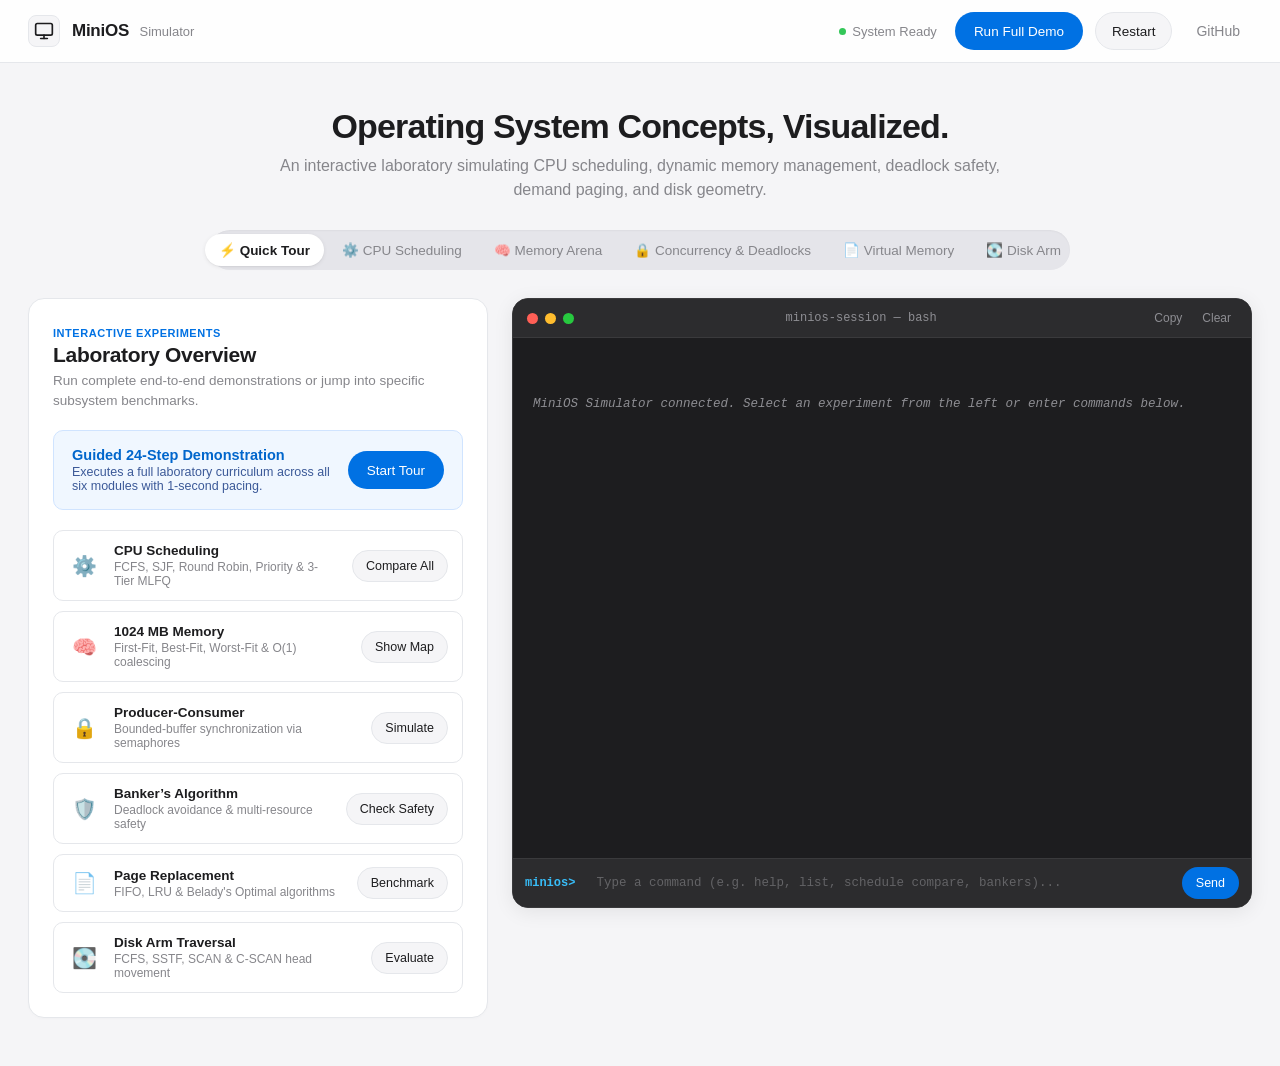
==== ui/index.html @ f60d7d36 "feat(ui): redesign web UI with Apple Minimal Light aesthetic and segmented module tabs" ====
<!DOCTYPE html>
<html lang="en">
<head>
  <meta charset="UTF-8">
  <meta name="viewport" content="width=device-width, initial-scale=1.0">
  <title>MiniOS — Operating System Simulator</title>
  <link rel="stylesheet" href="style.css?v=3.0">
</head>
<body>

  <!-- Top Navigation Bar (Apple Minimal Light) -->
  <header class="navbar">
    <div class="nav-container">
      <div class="nav-brand">
        <div class="nav-logo">
          <svg width="20" height="20" viewBox="0 0 24 24" fill="none" stroke="currentColor" stroke-width="2" stroke-linecap="round" stroke-linejoin="round">
            <rect x="2" y="3" width="20" height="14" rx="2" ry="2"></rect>
            <line x1="8" y1="21" x2="16" y2="21"></line>
            <line x1="12" y1="17" x2="12" y2="21"></line>
          </svg>
        </div>
        <div>
          <span class="brand-title">MiniOS</span>
          <span class="brand-tag">Simulator</span>
        </div>
      </div>

      <div class="nav-actions">
        <span class="status-indicator" id="statusBadge">
          <span class="status-dot"></span>
          System Ready
        </span>
        <button class="btn btn-primary" id="fullDemoBtn" onclick="toggleFullDemo()">Run Full Demo</button>
        <button class="btn btn-secondary" onclick="resetSession()">Restart</button>
        <a href="https://github.com/aarushdubey/MiniOS" target="_blank" class="nav-link">GitHub</a>
      </div>
    </div>
  </header>

  <!-- Main Content Lane -->
  <main class="page-body">
    <div class="content-wrapper">

      <!-- Hero Header -->
      <section class="hero-header">
        <h1 class="hero-title">Operating System Concepts, Visualized.</h1>
        <p class="hero-subtext">
          An interactive laboratory simulating CPU scheduling, dynamic memory management, deadlock safety, demand paging, and disk geometry.
        </p>
      </section>

      <!-- Apple Segmented Control (Module Switcher) -->
      <nav class="segmented-control" role="tablist">
        <button class="seg-btn active" onclick="switchTab('overview')" id="tabBtn-overview" role="tab" aria-selected="true">
          <span>⚡ Quick Tour</span>
        </button>
        <button class="seg-btn" onclick="switchTab('cpu')" id="tabBtn-cpu" role="tab" aria-selected="false">
          <span>⚙️ CPU Scheduling</span>
        </button>
        <button class="seg-btn" onclick="switchTab('memory')" id="tabBtn-memory" role="tab" aria-selected="false">
          <span>🧠 Memory Arena</span>
        </button>
        <button class="seg-btn" onclick="switchTab('sync')" id="tabBtn-sync" role="tab" aria-selected="false">
          <span>🔒 Concurrency &amp; Deadlocks</span>
        </button>
        <button class="seg-btn" onclick="switchTab('paging')" id="tabBtn-paging" role="tab" aria-selected="false">
          <span>📄 Virtual Memory</span>
        </button>
        <button class="seg-btn" onclick="switchTab('disk')" id="tabBtn-disk" role="tab" aria-selected="false">
          <span>💽 Disk Arm</span>
        </button>
      </nav>

      <!-- Workspace: 2-Column Split (Module Controls + macOS Terminal Window) -->
      <div class="workspace-grid">

        <!-- Left Column: Active Module Panel -->
        <section class="panel-column">

          <!-- TAB 1: OVERVIEW & QUICK TOUR -->
          <div class="module-card tab-pane active" id="tab-overview">
            <div class="card-header-clean">
              <span class="card-eyebrow">Interactive Experiments</span>
              <h2 class="card-title">Laboratory Overview</h2>
              <p class="card-desc">Run complete end-to-end demonstrations or jump into specific subsystem benchmarks.</p>
            </div>

            <!-- Hero Action Box -->
            <div class="hero-action-box">
              <div class="action-box-content">
                <h3>Guided 24-Step Demonstration</h3>
                <p>Executes a full laboratory curriculum across all six modules with 1-second pacing.</p>
              </div>
              <button class="btn btn-primary" onclick="toggleFullDemo()">Start Tour</button>
            </div>

            <div class="overview-grid">
              <!-- Item 1 -->
              <div class="overview-tile" onclick="switchTab('cpu')">
                <div class="tile-icon">⚙️</div>
                <div class="tile-body">
                  <h4>CPU Scheduling</h4>
                  <p>FCFS, SJF, Round Robin, Priority &amp; 3-Tier MLFQ</p>
                </div>
                <button class="btn btn-secondary btn-sm" onclick="event.stopPropagation(); runCommand('schedule compare')">Compare All</button>
              </div>

              <!-- Item 2 -->
              <div class="overview-tile" onclick="switchTab('memory')">
                <div class="tile-icon">🧠</div>
                <div class="tile-body">
                  <h4>1024 MB Memory</h4>
                  <p>First-Fit, Best-Fit, Worst-Fit &amp; O(1) coalescing</p>
                </div>
                <button class="btn btn-secondary btn-sm" onclick="event.stopPropagation(); runCommand('mem_status')">Show Map</button>
              </div>

              <!-- Item 3 -->
              <div class="overview-tile" onclick="switchTab('sync')">
                <div class="tile-icon">🔒</div>
                <div class="tile-body">
                  <h4>Producer-Consumer</h4>
                  <p>Bounded-buffer synchronization via semaphores</p>
                </div>
                <button class="btn btn-secondary btn-sm" onclick="event.stopPropagation(); runCommand('producer_consumer')">Simulate</button>
              </div>

              <!-- Item 4 -->
              <div class="overview-tile" onclick="switchTab('sync')">
                <div class="tile-icon">🛡️</div>
                <div class="tile-body">
                  <h4>Banker’s Algorithm</h4>
                  <p>Deadlock avoidance &amp; multi-resource safety</p>
                </div>
                <button class="btn btn-secondary btn-sm" onclick="event.stopPropagation(); runBankers()">Check Safety</button>
              </div>

              <!-- Item 5 -->
              <div class="overview-tile" onclick="switchTab('paging')">
                <div class="tile-icon">📄</div>
                <div class="tile-body">
                  <h4>Page Replacement</h4>
                  <p>FIFO, LRU &amp; Belady's Optimal algorithms</p>
                </div>
                <button class="btn btn-secondary btn-sm" onclick="event.stopPropagation(); runPage('compare')">Benchmark</button>
              </div>

              <!-- Item 6 -->
              <div class="overview-tile" onclick="switchTab('disk')">
                <div class="tile-icon">💽</div>
                <div class="tile-body">
                  <h4>Disk Arm Traversal</h4>
                  <p>FCFS, SSTF, SCAN &amp; C-SCAN head movement</p>
                </div>
                <button class="btn btn-secondary btn-sm" onclick="event.stopPropagation(); runDisk('compare')">Evaluate</button>
              </div>
            </div>
          </div>

          <!-- TAB 2: CPU SCHEDULING -->
          <div class="module-card tab-pane" id="tab-cpu">
            <div class="card-header-clean">
              <span class="card-eyebrow">Unit II • Process Management</span>
              <h2 class="card-title">CPU Scheduling &amp; Process Control</h2>
              <p class="card-desc">Create processes in the Process Table (PCB) and test dispatching policies.</p>
            </div>

            <!-- Form: Create Process -->
            <div class="form-section">
              <label class="section-label">Create Process</label>
              <div class="input-grid-4">
                <div class="field">
                  <span class="field-label">Name</span>
                  <input type="text" id="procName" value="P1" placeholder="P1">
                </div>
                <div class="field">
                  <span class="field-label">Burst (ms)</span>
                  <input type="number" id="procBurst" value="5" min="1">
                </div>
                <div class="field">
                  <span class="field-label">Priority</span>
                  <input type="number" id="procPriority" value="2" min="1" max="10">
                </div>
                <div class="field">
                  <span class="field-label">Arrival</span>
                  <input type="number" id="procArrival" value="0" min="0">
                </div>
              </div>

              <div class="button-row">
                <button class="btn btn-primary btn-sm" onclick="createProcess()">Add Process</button>
                <button class="btn btn-secondary btn-sm" onclick="loadSampleProcesses()">Load Sample Jobs (P1–P5)</button>
                <button class="btn btn-secondary btn-sm" onclick="runCommand('list')">List PCB Table</button>
                <button class="btn btn-outline-danger btn-sm" onclick="runCommand('clear_all')">Clear All</button>
              </div>
            </div>

            <!-- Form: Schedulers -->
            <div class="form-section">
              <label class="section-label">Run Scheduling Algorithms</label>
              <div class="button-wrap">
                <button class="btn btn-secondary btn-sm" onclick="runCommand('schedule fcfs')">FCFS</button>
                <button class="btn btn-secondary btn-sm" onclick="runCommand('schedule sjf')">SJF (Shortest Job)</button>
                <button class="btn btn-secondary btn-sm" onclick="runCommand('schedule priority')">Priority</button>
                <button class="btn btn-secondary btn-sm" onclick="runCommand('schedule mlfq')">MLFQ (3 Tiers)</button>
              </div>

              <!-- Round Robin Row -->
              <div class="inline-control-row">
                <span class="inline-label">Round Robin Quantum:</span>
                <input type="number" id="rrQuantum" value="2" min="1" class="compact-input">
                <button class="btn btn-secondary btn-sm" onclick="runRR()">Run RR</button>
              </div>

              <!-- Compare All CTA -->
              <div class="cta-banner">
                <button class="btn btn-primary w-full" onclick="runCommand('schedule compare')">
                  Compare All 5 Algorithms Side-by-Side
                </button>
              </div>
            </div>

            <!-- Terminate Process -->
            <div class="form-section">
              <div class="inline-control-row">
                <span class="inline-label">Kill Process by PID:</span>
                <input type="number" id="killPid" value="0" min="0" class="compact-input">
                <button class="btn btn-outline-danger btn-sm" onclick="killProcess()">Terminate</button>
              </div>
            </div>
          </div>

          <!-- TAB 3: MEMORY MANAGEMENT -->
          <div class="module-card tab-pane" id="tab-memory">
            <div class="card-header-clean">
              <span class="card-eyebrow">Unit III • Memory Hierarchy</span>
              <h2 class="card-title">1024 MB Dynamic Memory Arena</h2>
              <p class="card-desc">Contiguous partition allocation with First-Fit, Best-Fit, Worst-Fit and bidirectional coalescing.</p>
            </div>

            <div class="form-section">
              <label class="section-label">Memory Request</label>
              <div class="input-grid-3">
                <div class="field">
                  <span class="field-label">Process Tag</span>
                  <input type="text" id="memProcName" value="P1">
                </div>
                <div class="field">
                  <span class="field-label">Size (MB)</span>
                  <input type="number" id="memSize" value="128" min="1" max="1024">
                </div>
                <div class="field">
                  <span class="field-label">Placement Policy</span>
                  <select id="memPolicy" class="select-field">
                    <option value="ff">First Fit (ff)</option>
                    <option value="bf">Best Fit (bf)</option>
                    <option value="wf">Worst Fit (wf)</option>
                  </select>
                </div>
              </div>

              <div class="button-row">
                <button class="btn btn-primary btn-sm" onclick="allocMemory()">Allocate Block</button>
                <button class="btn btn-secondary btn-sm" onclick="freeMemory()">Free Block</button>
                <button class="btn btn-secondary btn-sm" onclick="runCommand('mem_status')">Show Memory Map</button>
                <button class="btn btn-outline-danger btn-sm" onclick="runCommand('mem_reset')">Reset Arena</button>
              </div>
            </div>

            <div class="note-box">
              <strong>Coalescing Mechanism:</strong> When a memory block is freed, MiniOS checks adjacent neighbor nodes in the doubly-linked arena and merges them in O(1) time to eliminate external fragmentation.
            </div>
          </div>

          <!-- TAB 4: CONCURRENCY & DEADLOCKS -->
          <div class="module-card tab-pane" id="tab-sync">
            <div class="card-header-clean">
              <span class="card-eyebrow">Unit III • Synchronization &amp; Deadlocks</span>
              <h2 class="card-title">Concurrency &amp; Safety Verification</h2>
              <p class="card-desc">Simulate Dijkstra’s counting semaphores and evaluate resource-allocation safety states.</p>
            </div>

            <!-- Bounded Buffer -->
            <div class="form-section">
              <label class="section-label">Producer-Consumer (5-Slot Bounded Buffer)</label>
              <p class="field-help">Governed by counting semaphores <code>empty=5</code>, <code>full=0</code>, and binary semaphore <code>mutex=1</code>.</p>
              <div class="button-row">
                <button class="btn btn-primary btn-sm" onclick="runCommand('producer_consumer')">Run Full Simulation</button>
                <button class="btn btn-secondary btn-sm" onclick="runCommand('sync_produce')">Produce Step</button>
                <button class="btn btn-secondary btn-sm" onclick="runCommand('sync_consume')">Consume Step</button>
              </div>
            </div>

            <!-- Banker's Algorithm -->
            <div class="form-section">
              <label class="section-label">Banker’s Deadlock Avoidance Algorithm</label>
              <p class="field-help">Checks whether resources can be allocated without leading to circular wait (Dijkstra’s safety condition: <code>Need[i] &le; Work</code>).</p>
              <div class="button-row">
                <button class="btn btn-primary btn-sm" onclick="runBankers()">Verify Safe State &amp; Sequence</button>
              </div>
            </div>
          </div>

          <!-- TAB 5: VIRTUAL MEMORY -->
          <div class="module-card tab-pane" id="tab-paging">
            <div class="card-header-clean">
              <span class="card-eyebrow">Unit III • Virtual Memory Paging</span>
              <h2 class="card-title">Page Replacement Algorithms</h2>
              <p class="card-desc">Simulate demand paging page faults and quantify hit ratios across physical frames.</p>
            </div>

            <div class="form-section">
              <label class="section-label">Paging Configuration</label>
              <div class="input-grid-2">
                <div class="field" style="max-width: 130px;">
                  <span class="field-label">Frames</span>
                  <input type="number" id="pageFrames" value="3" min="1" max="10">
                </div>
                <div class="field">
                  <span class="field-label">Reference String</span>
                  <input type="text" id="pageRef" value="7,0,1,2,0,3,0,4,2,3,0,3">
                </div>
              </div>

              <div class="button-row">
                <button class="btn btn-secondary btn-sm" onclick="runPage('fifo')">FIFO</button>
                <button class="btn btn-secondary btn-sm" onclick="runPage('lru')">LRU</button>
                <button class="btn btn-secondary btn-sm" onclick="runPage('optimal')">Optimal (Bélády)</button>
                <button class="btn btn-primary btn-sm" onclick="runPage('compare')">Compare All 3</button>
              </div>
            </div>

            <div class="preset-pills">
              <span class="inline-label">Workload Presets:</span>
              <button class="pill-chip" onclick="document.getElementById('pageRef').value='7,0,1,2,0,3,0,4,2,3,0,3'; runPage('compare');">Textbook (12 refs)</button>
              <button class="pill-chip" onclick="document.getElementById('pageRef').value='1,2,3,4,1,2,5,1,2,3,4,5'; runPage('compare');">Bélády’s Anomaly Test</button>
            </div>
          </div>

          <!-- TAB 6: DISK ARM SCHEDULING -->
          <div class="module-card tab-pane" id="tab-disk">
            <div class="card-header-clean">
              <span class="card-eyebrow">Unit III • Secondary Storage</span>
              <h2 class="card-title">Disk Arm Head Scheduling</h2>
              <p class="card-desc">Simulate mechanical seek movements across a 200-cylinder magnetic disk track.</p>
            </div>

            <div class="form-section">
              <label class="section-label">Disk Request Queue</label>
              <div class="input-grid-2">
                <div class="field" style="max-width: 140px;">
                  <span class="field-label">Initial Head (0-199)</span>
                  <input type="number" id="diskHead" value="53" min="0" max="199">
                </div>
                <div class="field">
                  <span class="field-label">Cylinder Requests</span>
                  <input type="text" id="diskRequests" value="98,183,37,122,14,124,65,67">
                </div>
              </div>

              <div class="button-row">
                <button class="btn btn-secondary btn-sm" onclick="runDisk('fcfs')">FCFS</button>
                <button class="btn btn-secondary btn-sm" onclick="runDisk('sstf')">SSTF (Shortest Seek)</button>
                <button class="btn btn-secondary btn-sm" onclick="runDisk('scan')">SCAN (Elevator)</button>
                <button class="btn btn-secondary btn-sm" onclick="runDisk('cscan')">C-SCAN (Circular)</button>
                <button class="btn btn-primary btn-sm" onclick="runDisk('compare')">Compare All</button>
              </div>
            </div>

            <div class="note-box">
              <strong>Observation:</strong> SSTF reduces head movement by over 60% relative to FCFS, while SCAN and C-SCAN prevent cylinder starvation.
            </div>
          </div>

        </section>

        <!-- Right Column: macOS Terminal Window (Clean Monospace Console) -->
        <section class="console-column">
          <div class="mac-window">
            
            <!-- Window Titlebar -->
            <div class="window-titlebar">
              <div class="traffic-lights">
                <span class="light red" onclick="clearTerminal()" title="Clear"></span>
                <span class="light yellow" onclick="resetSession()" title="Restart"></span>
                <span class="light green" onclick="toggleFullDemo()" title="Run Demo"></span>
              </div>
              <div class="window-title" id="terminalTitle">minios-session — bash</div>
              <div class="window-actions">
                <button class="window-btn" onclick="copyTerminalText()" title="Copy Output">Copy</button>
                <button class="window-btn" onclick="clearTerminal()" title="Clear Output">Clear</button>
              </div>
            </div>

            <!-- Console Body -->
            <div class="terminal-body" id="terminalOutput">
              <div class="welcome-text">MiniOS Simulator connected. Select an experiment from the left or enter commands below.</div>
            </div>

            <!-- Command Line Input Bar -->
            <div class="command-bar">
              <span class="command-prompt">minios&gt;</span>
              <input type="text" id="cliInput" placeholder="Type a command (e.g. help, list, schedule compare, bankers)..." autocomplete="off">
              <button class="btn btn-primary btn-sm" id="sendBtn" onclick="handleCliSend()">Send</button>
            </div>

          </div>
        </section>

      </div>

    </div>
  </main>

  <script src="app.js?v=3.0"></script>
</body>
</html>
---- ui/style.css ----
/* MiniOS — Apple Minimal Light Design System */

:root {
  /* Apple Minimal Light Palette */
  --primary: #0071E3;
  --secondary: #0066CC;
  --tertiary: #1D1D1F;
  --neutral: #F5F5F7;
  --surface: #FFFFFF;
  --on-surface: #1D1D1F;
  --border: #E5E7EB;
  --border-strong: #D1D5DB;
  --muted: #86868B;
  --error: #D92D20;
  --success: #34C759;

  /* Terminal Window Palette */
  --term-bg: #1D1D1F;
  --term-header: #2C2C2E;
  --term-border: #3A3A3C;
  --term-text: #F5F5F7;
  --term-muted: #8E8E93;

  /* Typography Stack */
  --font-sans: -apple-system, BlinkMacSystemFont, "SF Pro Display", "SF Pro Text", "Helvetica Neue", Helvetica, Arial, sans-serif;
  --font-mono: "SF Mono", "JetBrains Mono", Menlo, Monaco, Consolas, monospace;

  /* Radii */
  --radius-sm: 6px;
  --radius-md: 10px;
  --radius-lg: 16px;
  --radius-xl: 20px;
  --radius-full: 9999px;

  /* Transitions */
  --ease-apple: cubic-bezier(0.16, 1, 0.3, 1);
}

/* Global Reset */
* {
  box-sizing: border-box;
  margin: 0;
  padding: 0;
  -webkit-font-smoothing: antialiased;
  -moz-osx-font-smoothing: grayscale;
}

body {
  background-color: var(--neutral);
  color: var(--on-surface);
  font-family: var(--font-sans);
  min-height: 100vh;
  display: flex;
  flex-direction: column;
  overflow-x: hidden;
}

/* ==========================================================================
   Top Navigation Bar (Apple Style Minimal)
   ========================================================================== */
.navbar {
  position: sticky;
  top: 0;
  z-index: 100;
  background: rgba(255, 255, 255, 0.85);
  backdrop-filter: blur(20px);
  -webkit-backdrop-filter: blur(20px);
  border-bottom: 1px solid var(--border);
}

.nav-container {
  max-width: 1400px;
  margin: 0 auto;
  padding: 12px 28px;
  display: flex;
  align-items: center;
  justify-content: space-between;
}

.nav-brand {
  display: flex;
  align-items: center;
  gap: 12px;
}

.nav-logo {
  width: 32px;
  height: 32px;
  border-radius: 8px;
  background: var(--neutral);
  border: 1px solid var(--border);
  display: flex;
  align-items: center;
  justify-content: center;
  color: var(--tertiary);
}

.brand-title {
  font-size: 17px;
  font-weight: 600;
  color: var(--tertiary);
  letter-spacing: -0.015em;
}

.brand-tag {
  font-size: 13px;
  color: var(--muted);
  margin-left: 6px;
}

.nav-actions {
  display: flex;
  align-items: center;
  gap: 12px;
}

.status-indicator {
  display: inline-flex;
  align-items: center;
  gap: 6px;
  font-size: 13px;
  color: var(--muted);
  font-weight: 400;
  margin-right: 6px;
}

.status-dot {
  width: 7px;
  height: 7px;
  border-radius: 50%;
  background-color: var(--success);
}

.nav-link {
  font-size: 14px;
  color: var(--muted);
  text-decoration: none;
  padding: 8px 12px;
  border-radius: var(--radius-full);
  transition: color 0.15s ease;
}

.nav-link:hover {
  color: var(--primary);
}

/* ==========================================================================
   Page Body & Centered Editorial Container
   ========================================================================== */
.page-body {
  flex: 1;
  padding: 24px 28px 48px;
}

.content-wrapper {
  max-width: 1400px;
  margin: 0 auto;
}

/* Hero Section */
.hero-header {
  text-align: center;
  padding: 20px 0 28px;
  max-width: 760px;
  margin: 0 auto;
}

.hero-title {
  font-size: 34px;
  font-weight: 700;
  line-height: 1.15;
  letter-spacing: -0.025em;
  color: var(--tertiary);
  margin-bottom: 8px;
}

.hero-subtext {
  font-size: 16px;
  line-height: 1.5;
  color: var(--muted);
}

/* ==========================================================================
   Apple Segmented Control (Module Selector Pill Bar)
   ========================================================================== */
.segmented-control {
  display: flex;
  align-items: center;
  justify-content: center;
  gap: 4px;
  background-color: #E5E5EA;
  padding: 4px;
  border-radius: var(--radius-full);
  max-width: 860px;
  margin: 0 auto 28px;
  box-shadow: inset 0 1px 2px rgba(0, 0, 0, 0.04);
}

.seg-btn {
  flex: 1;
  padding: 8px 14px;
  font-size: 13.5px;
  font-weight: 500;
  font-family: var(--font-sans);
  color: var(--muted);
  background: transparent;
  border: none;
  border-radius: var(--radius-full);
  cursor: pointer;
  transition: all 0.2s var(--ease-apple);
  white-space: nowrap;
  display: flex;
  align-items: center;
  justify-content: center;
}

.seg-btn:hover {
  color: var(--tertiary);
}

.seg-btn.active {
  background-color: var(--surface);
  color: var(--tertiary);
  font-weight: 600;
  box-shadow: 0 1px 4px rgba(0, 0, 0, 0.08), 0 1px 1px rgba(0, 0, 0, 0.03);
}

/* ==========================================================================
   Workspace Grid (2-Column Split: Controls + macOS Terminal Window)
   ========================================================================== */
.workspace-grid {
  display: grid;
  grid-template-columns: 460px 1fr;
  gap: 24px;
  align-items: start;
}

/* ==========================================================================
   Module Card Components (Apple Style Cards)
   ========================================================================== */
.panel-column {
  min-width: 0;
}

.module-card {
  background-color: var(--surface);
  border: 1px solid var(--border);
  border-radius: var(--radius-lg);
  padding: 24px;
  box-shadow: 0 1px 3px rgba(0, 0, 0, 0.02);
}

.tab-pane {
  display: none;
}

.tab-pane.active {
  display: block;
  animation: fadeIn 0.2s var(--ease-apple);
}

@keyframes fadeIn {
  from { opacity: 0; transform: translateY(4px); }
  to { opacity: 1; transform: translateY(0); }
}

.card-header-clean {
  margin-bottom: 20px;
}

.card-eyebrow {
  display: inline-block;
  font-size: 11px;
  font-weight: 600;
  text-transform: uppercase;
  letter-spacing: 0.05em;
  color: var(--primary);
  margin-bottom: 4px;
}

.card-title {
  font-size: 21px;
  font-weight: 700;
  letter-spacing: -0.015em;
  color: var(--tertiary);
  margin-bottom: 4px;
}

.card-desc {
  font-size: 13.5px;
  color: var(--muted);
  line-height: 1.45;
}

/* Hero Action Box (Overview) */
.hero-action-box {
  display: flex;
  align-items: center;
  justify-content: space-between;
  gap: 16px;
  background-color: #F0F7FF;
  border: 1px solid #D0E4FF;
  border-radius: var(--radius-md);
  padding: 16px 18px;
  margin-bottom: 20px;
}

.action-box-content h3 {
  font-size: 14.5px;
  font-weight: 600;
  color: var(--secondary);
  margin-bottom: 2px;
}

.action-box-content p {
  font-size: 12.5px;
  color: #3B5998;
}

/* Overview Tiles Grid */
.overview-grid {
  display: grid;
  grid-template-columns: 1fr;
  gap: 10px;
}

.overview-tile {
  display: flex;
  align-items: center;
  gap: 14px;
  padding: 12px 14px;
  border-radius: var(--radius-md);
  border: 1px solid var(--border);
  background-color: var(--surface);
  transition: all 0.15s ease;
  cursor: pointer;
}

.overview-tile:hover {
  background-color: var(--neutral);
  border-color: var(--border-strong);
}

.tile-icon {
  font-size: 20px;
  width: 32px;
  text-align: center;
}

.tile-body {
  flex: 1;
}

.tile-body h4 {
  font-size: 13.5px;
  font-weight: 600;
  color: var(--tertiary);
  margin-bottom: 2px;
}

.tile-body p {
  font-size: 12px;
  color: var(--muted);
}

/* Forms & Fields */
.form-section {
  padding-bottom: 18px;
  margin-bottom: 18px;
  border-bottom: 1px solid var(--border);
}

.form-section:last-child {
  border-bottom: none;
  padding-bottom: 0;
  margin-bottom: 0;
}

.section-label {
  display: block;
  font-size: 12px;
  font-weight: 600;
  text-transform: uppercase;
  letter-spacing: 0.04em;
  color: var(--muted);
  margin-bottom: 10px;
}

.field-help {
  font-size: 12.5px;
  color: var(--muted);
  margin-bottom: 12px;
}

.field-help code {
  font-family: var(--font-mono);
  background-color: var(--neutral);
  padding: 2px 5px;
  border-radius: 4px;
  font-size: 11.5px;
  color: var(--tertiary);
}

.input-grid-4 {
  display: grid;
  grid-template-columns: repeat(4, 1fr);
  gap: 10px;
  margin-bottom: 12px;
}

.input-grid-3 {
  display: grid;
  grid-template-columns: repeat(3, 1fr);
  gap: 10px;
  margin-bottom: 12px;
}

.input-grid-2 {
  display: grid;
  grid-template-columns: auto 1fr;
  gap: 10px;
  margin-bottom: 12px;
}

.field {
  display: flex;
  flex-direction: column;
  gap: 4px;
}

.field-label {
  font-size: 11.5px;
  font-weight: 500;
  color: var(--muted);
}

input[type="text"],
input[type="number"],
select.select-field {
  background-color: var(--surface);
  border: 1px solid var(--border);
  color: var(--tertiary);
  padding: 8px 11px;
  border-radius: var(--radius-md);
  font-size: 13px;
  font-family: var(--font-sans);
  outline: none;
  width: 100%;
  transition: border-color 0.15s ease, box-shadow 0.15s ease;
}

input:focus,
select:focus {
  border-color: var(--primary);
  box-shadow: 0 0 0 3px rgba(0, 113, 227, 0.12);
}

.compact-input {
  width: 70px !important;
  text-align: center;
}

.inline-control-row {
  display: flex;
  align-items: center;
  gap: 10px;
  margin-top: 12px;
}

.inline-label {
  font-size: 13px;
  color: var(--muted);
  font-weight: 500;
}

.button-row {
  display: flex;
  flex-wrap: wrap;
  align-items: center;
  gap: 8px;
}

.button-wrap {
  display: flex;
  flex-wrap: wrap;
  gap: 8px;
  margin-bottom: 12px;
}

.cta-banner {
  margin-top: 14px;
}

.w-full {
  width: 100%;
}

.note-box {
  background-color: var(--neutral);
  border-radius: var(--radius-md);
  padding: 12px 14px;
  font-size: 12.5px;
  line-height: 1.45;
  color: var(--muted);
}

.note-box strong {
  color: var(--tertiary);
}

.preset-pills {
  display: flex;
  align-items: center;
  flex-wrap: wrap;
  gap: 8px;
  margin-top: 12px;
}

.pill-chip {
  background-color: var(--neutral);
  border: 1px solid var(--border);
  border-radius: var(--radius-full);
  padding: 5px 12px;
  font-size: 12px;
  color: var(--secondary);
  cursor: pointer;
  font-family: var(--font-sans);
  transition: all 0.15s ease;
}

.pill-chip:hover {
  background-color: #EAEAEF;
  color: var(--primary);
}

/* ==========================================================================
   Buttons (Apple Capsule Shape)
   ========================================================================== */
.btn {
  display: inline-flex;
  align-items: center;
  justify-content: center;
  border-radius: var(--radius-full);
  font-family: var(--font-sans);
  font-weight: 500;
  font-size: 13.5px;
  cursor: pointer;
  text-decoration: none;
  white-space: nowrap;
  transition: all 0.15s ease;
  border: 1px solid transparent;
}

.btn:active {
  transform: scale(0.98);
}

/* Button Primary: Signature Apple Blue */
.btn-primary {
  background-color: var(--primary);
  color: #FFFFFF;
  padding: 9px 18px;
  height: 38px;
}

.btn-primary:hover {
  background-color: var(--secondary);
}

/* Button Secondary: Subtle Gray Capsule */
.btn-secondary {
  background-color: var(--neutral);
  color: var(--tertiary);
  border-color: var(--border);
  padding: 8px 16px;
  height: 38px;
}

.btn-secondary:hover {
  background-color: #EBEBED;
  border-color: var(--border-strong);
}

/* Button Danger Outline */
.btn-outline-danger {
  background-color: transparent;
  color: var(--error);
  border-color: rgba(217, 45, 32, 0.25);
  padding: 8px 14px;
}

.btn-outline-danger:hover {
  background-color: #FEF2F2;
  border-color: var(--error);
}

.btn-sm {
  height: 32px;
  padding: 6px 13px;
  font-size: 12.5px;
}

/* ==========================================================================
   macOS Terminal Window Screen
   ========================================================================== */
.console-column {
  min-width: 0;
}

.mac-window {
  background-color: var(--term-bg);
  border: 1px solid var(--term-border);
  border-radius: var(--radius-lg);
  overflow: hidden;
  display: flex;
  flex-direction: column;
  box-shadow: 0 4px 20px rgba(0, 0, 0, 0.08);
}

.window-titlebar {
  background-color: var(--term-header);
  border-bottom: 1px solid var(--term-border);
  padding: 10px 14px;
  display: flex;
  align-items: center;
  justify-content: space-between;
}

.traffic-lights {
  display: flex;
  align-items: center;
  gap: 7px;
}

.light {
  width: 11px;
  height: 11px;
  border-radius: 50%;
  display: inline-block;
  cursor: pointer;
}

.light.red { background-color: #FF5F56; }
.light.yellow { background-color: #FFBD2E; }
.light.green { background-color: #27C93F; }

.window-title {
  font-family: var(--font-mono);
  font-size: 12px;
  color: var(--term-muted);
  user-select: none;
}

.window-actions {
  display: flex;
  align-items: center;
  gap: 8px;
}

.window-btn {
  background: transparent;
  border: none;
  color: var(--term-muted);
  font-size: 12px;
  font-family: var(--font-sans);
  cursor: pointer;
  padding: 2px 6px;
  border-radius: 4px;
  transition: color 0.15s ease;
}

.window-btn:hover {
  color: var(--term-text);
  background-color: rgba(255, 255, 255, 0.08);
}

/* Terminal Body */
.terminal-body {
  height: 520px;
  overflow-y: auto;
  padding: 18px 20px;
  font-family: var(--font-mono);
  font-size: 12.5px;
  line-height: 1.55;
  color: var(--term-text);
  white-space: pre-wrap;
  word-break: break-word;
}

.terminal-body::-webkit-scrollbar {
  width: 8px;
}

.terminal-body::-webkit-scrollbar-track {
  background: transparent;
}

.terminal-body::-webkit-scrollbar-thumb {
  background: #3A3A3C;
  border-radius: 4px;
}

.welcome-text {
  color: var(--term-muted);
  margin-bottom: 12px;
  font-style: italic;
}

.step-banner {
  background-color: rgba(0, 113, 227, 0.12);
  border-left: 3px solid var(--primary);
  color: #38BDF8;
  padding: 6px 10px;
  margin: 10px 0;
  font-weight: 500;
  border-radius: 0 4px 4px 0;
}

/* ANSI Colors in Terminal */
.ansi-red { color: #F87171; font-weight: 600; }
.ansi-green { color: #4ADE80; font-weight: 600; }
.ansi-yellow { color: #FDE047; }
.ansi-blue { color: #60A5FA; }
.ansi-magenta { color: #F472B6; }
.ansi-cyan { color: #38BDF8; font-weight: 600; }
.ansi-white { color: #F8FAFC; }

/* Interactive Command Bar */
.command-bar {
  background-color: var(--term-header);
  border-top: 1px solid var(--term-border);
  padding: 8px 12px;
  display: flex;
  align-items: center;
  gap: 10px;
}

.command-prompt {
  font-family: var(--font-mono);
  font-size: 12px;
  color: #38BDF8;
  font-weight: 600;
  user-select: none;
}

.command-bar input {
  flex: 1;
  background: transparent;
  border: none;
  outline: none;
  color: #FFFFFF;
  font-family: var(--font-mono);
  font-size: 12.5px;
}

.command-bar input::placeholder {
  color: #636366;
}

/* ==========================================================================
   Responsive Adaptability (No cut-off at 100%, 67%, or 125%)
   ========================================================================== */
@media (max-width: 1100px) {
  .workspace-grid {
    grid-template-columns: 1fr;
  }

  .terminal-body {
    height: 420px;
  }
}

@media (max-width: 768px) {
  .page-body {
    padding: 16px 16px 36px;
  }

  .segmented-control {
    flex-wrap: wrap;
    border-radius: var(--radius-md);
  }

  .seg-btn {
    flex: 1 1 45%;
    font-size: 12.5px;
  }

  .input-grid-4,
  .input-grid-3 {
    grid-template-columns: 1fr 1fr;
  }
}
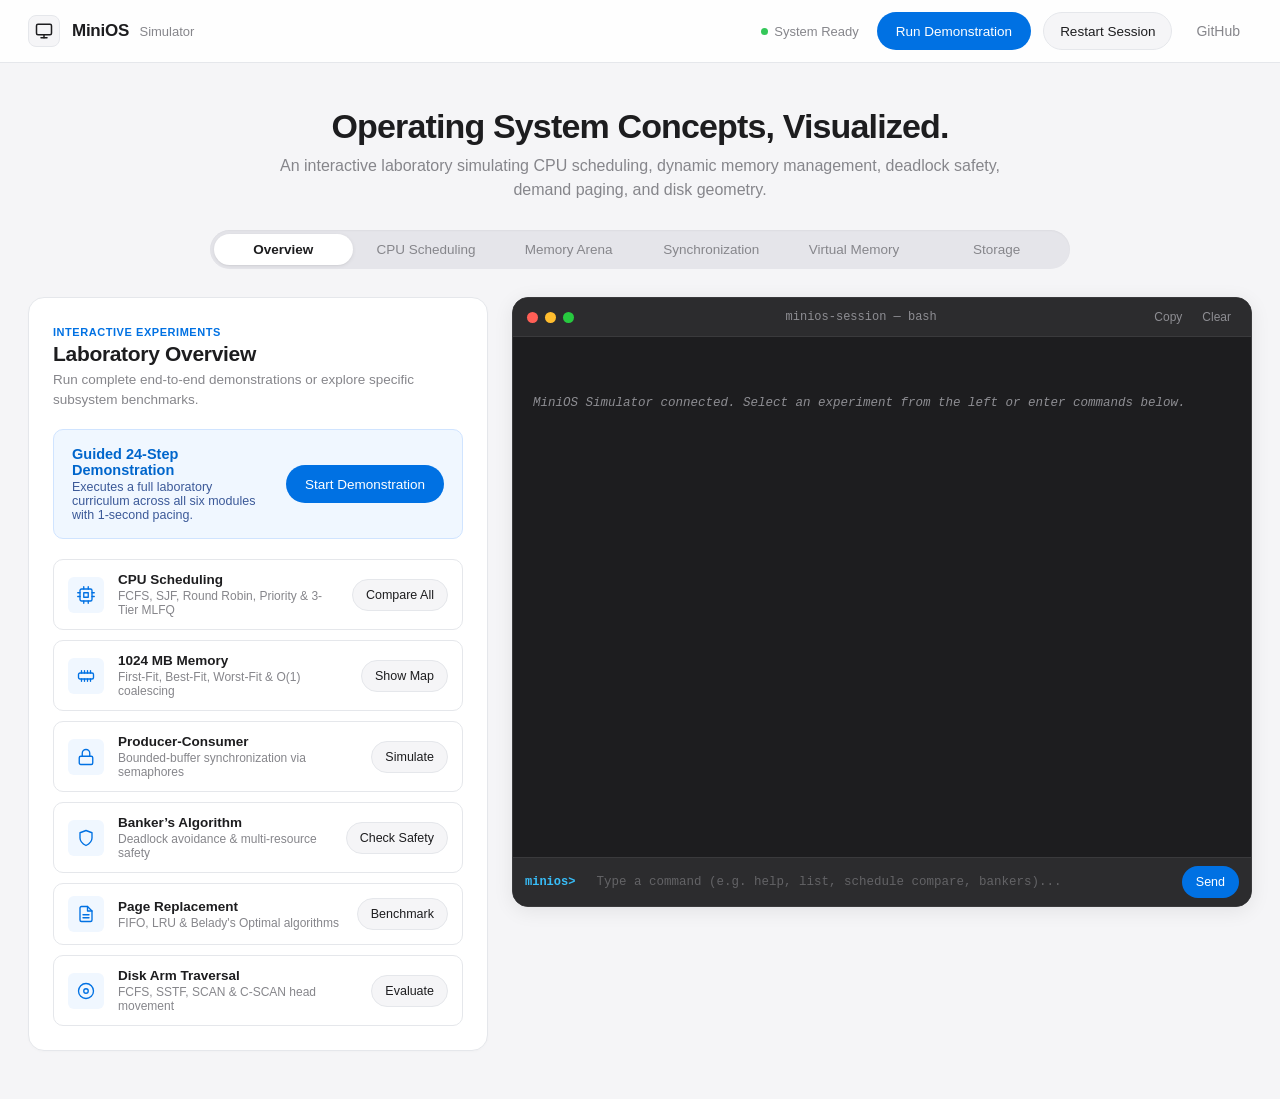
==== commit d4550fc5: "style(ui): remove all emojis and adopt clean Apple typography and vector symbols" ====
--- a/ui/index.html
+++ b/ui/index.html
@@ -4,7 +4,7 @@
   <meta charset="UTF-8">
   <meta name="viewport" content="width=device-width, initial-scale=1.0">
   <title>MiniOS — Operating System Simulator</title>
-  <link rel="stylesheet" href="style.css?v=3.0">
+  <link rel="stylesheet" href="style.css?v=3.1">
 </head>
 <body>
 
@@ -13,7 +13,7 @@
     <div class="nav-container">
       <div class="nav-brand">
         <div class="nav-logo">
-          <svg width="20" height="20" viewBox="0 0 24 24" fill="none" stroke="currentColor" stroke-width="2" stroke-linecap="round" stroke-linejoin="round">
+          <svg width="18" height="18" viewBox="0 0 24 24" fill="none" stroke="currentColor" stroke-width="2" stroke-linecap="round" stroke-linejoin="round">
             <rect x="2" y="3" width="20" height="14" rx="2" ry="2"></rect>
             <line x1="8" y1="21" x2="16" y2="21"></line>
             <line x1="12" y1="17" x2="12" y2="21"></line>
@@ -30,8 +30,8 @@
           <span class="status-dot"></span>
           System Ready
         </span>
-        <button class="btn btn-primary" id="fullDemoBtn" onclick="toggleFullDemo()">Run Full Demo</button>
-        <button class="btn btn-secondary" onclick="resetSession()">Restart</button>
+        <button class="btn btn-primary" id="fullDemoBtn" onclick="toggleFullDemo()">Run Demonstration</button>
+        <button class="btn btn-secondary" onclick="resetSession()">Restart Session</button>
         <a href="https://github.com/aarushdubey/MiniOS" target="_blank" class="nav-link">GitHub</a>
       </div>
     </div>
@@ -52,22 +52,22 @@
       <!-- Apple Segmented Control (Module Switcher) -->
       <nav class="segmented-control" role="tablist">
         <button class="seg-btn active" onclick="switchTab('overview')" id="tabBtn-overview" role="tab" aria-selected="true">
-          <span>⚡ Quick Tour</span>
+          <span>Overview</span>
         </button>
         <button class="seg-btn" onclick="switchTab('cpu')" id="tabBtn-cpu" role="tab" aria-selected="false">
-          <span>⚙️ CPU Scheduling</span>
+          <span>CPU Scheduling</span>
         </button>
         <button class="seg-btn" onclick="switchTab('memory')" id="tabBtn-memory" role="tab" aria-selected="false">
-          <span>🧠 Memory Arena</span>
+          <span>Memory Arena</span>
         </button>
         <button class="seg-btn" onclick="switchTab('sync')" id="tabBtn-sync" role="tab" aria-selected="false">
-          <span>🔒 Concurrency &amp; Deadlocks</span>
+          <span>Synchronization</span>
         </button>
         <button class="seg-btn" onclick="switchTab('paging')" id="tabBtn-paging" role="tab" aria-selected="false">
-          <span>📄 Virtual Memory</span>
+          <span>Virtual Memory</span>
         </button>
         <button class="seg-btn" onclick="switchTab('disk')" id="tabBtn-disk" role="tab" aria-selected="false">
-          <span>💽 Disk Arm</span>
+          <span>Storage</span>
         </button>
       </nav>
 
@@ -82,7 +82,7 @@
             <div class="card-header-clean">
               <span class="card-eyebrow">Interactive Experiments</span>
               <h2 class="card-title">Laboratory Overview</h2>
-              <p class="card-desc">Run complete end-to-end demonstrations or jump into specific subsystem benchmarks.</p>
+              <p class="card-desc">Run complete end-to-end demonstrations or explore specific subsystem benchmarks.</p>
             </div>
 
             <!-- Hero Action Box -->
@@ -91,13 +91,19 @@
                 <h3>Guided 24-Step Demonstration</h3>
                 <p>Executes a full laboratory curriculum across all six modules with 1-second pacing.</p>
               </div>
-              <button class="btn btn-primary" onclick="toggleFullDemo()">Start Tour</button>
+              <button class="btn btn-primary" onclick="toggleFullDemo()">Start Demonstration</button>
             </div>
 
             <div class="overview-grid">
-              <!-- Item 1 -->
+              <!-- Item 1: CPU Scheduling -->
               <div class="overview-tile" onclick="switchTab('cpu')">
-                <div class="tile-icon">⚙️</div>
+                <div class="tile-icon">
+                  <svg width="18" height="18" viewBox="0 0 24 24" fill="none" stroke="currentColor" stroke-width="1.8" stroke-linecap="round" stroke-linejoin="round">
+                    <rect x="4" y="4" width="16" height="16" rx="2"></rect>
+                    <rect x="9" y="9" width="6" height="6"></rect>
+                    <path d="M9 1v3M15 1v3M9 20v3M15 20v3M20 9h3M20 14h3M1 9h3M1 14h3"></path>
+                  </svg>
+                </div>
                 <div class="tile-body">
                   <h4>CPU Scheduling</h4>
                   <p>FCFS, SJF, Round Robin, Priority &amp; 3-Tier MLFQ</p>
@@ -105,9 +111,14 @@
                 <button class="btn btn-secondary btn-sm" onclick="event.stopPropagation(); runCommand('schedule compare')">Compare All</button>
               </div>
 
-              <!-- Item 2 -->
+              <!-- Item 2: Memory Arena -->
               <div class="overview-tile" onclick="switchTab('memory')">
-                <div class="tile-icon">🧠</div>
+                <div class="tile-icon">
+                  <svg width="18" height="18" viewBox="0 0 24 24" fill="none" stroke="currentColor" stroke-width="1.8" stroke-linecap="round" stroke-linejoin="round">
+                    <path d="M6 19v-3M10 19v-3M14 19v-3M18 19v-3M6 8V5M10 8V5M14 8V5M18 8V5"></path>
+                    <rect x="2" y="8" width="20" height="8" rx="2"></rect>
+                  </svg>
+                </div>
                 <div class="tile-body">
                   <h4>1024 MB Memory</h4>
                   <p>First-Fit, Best-Fit, Worst-Fit &amp; O(1) coalescing</p>
@@ -115,9 +126,14 @@
                 <button class="btn btn-secondary btn-sm" onclick="event.stopPropagation(); runCommand('mem_status')">Show Map</button>
               </div>
 
-              <!-- Item 3 -->
+              <!-- Item 3: Concurrency -->
               <div class="overview-tile" onclick="switchTab('sync')">
-                <div class="tile-icon">🔒</div>
+                <div class="tile-icon">
+                  <svg width="18" height="18" viewBox="0 0 24 24" fill="none" stroke="currentColor" stroke-width="1.8" stroke-linecap="round" stroke-linejoin="round">
+                    <rect x="3" y="11" width="18" height="11" rx="2" ry="2"></rect>
+                    <path d="M7 11V7a5 5 0 0 1 10 0v4"></path>
+                  </svg>
+                </div>
                 <div class="tile-body">
                   <h4>Producer-Consumer</h4>
                   <p>Bounded-buffer synchronization via semaphores</p>
@@ -125,9 +141,13 @@
                 <button class="btn btn-secondary btn-sm" onclick="event.stopPropagation(); runCommand('producer_consumer')">Simulate</button>
               </div>
 
-              <!-- Item 4 -->
+              <!-- Item 4: Deadlocks -->
               <div class="overview-tile" onclick="switchTab('sync')">
-                <div class="tile-icon">🛡️</div>
+                <div class="tile-icon">
+                  <svg width="18" height="18" viewBox="0 0 24 24" fill="none" stroke="currentColor" stroke-width="1.8" stroke-linecap="round" stroke-linejoin="round">
+                    <path d="M12 22s8-4 8-10V5l-8-3-8 3v7c0 6 8 10 8 10z"></path>
+                  </svg>
+                </div>
                 <div class="tile-body">
                   <h4>Banker’s Algorithm</h4>
                   <p>Deadlock avoidance &amp; multi-resource safety</p>
@@ -135,9 +155,16 @@
                 <button class="btn btn-secondary btn-sm" onclick="event.stopPropagation(); runBankers()">Check Safety</button>
               </div>
 
-              <!-- Item 5 -->
+              <!-- Item 5: Virtual Memory -->
               <div class="overview-tile" onclick="switchTab('paging')">
-                <div class="tile-icon">📄</div>
+                <div class="tile-icon">
+                  <svg width="18" height="18" viewBox="0 0 24 24" fill="none" stroke="currentColor" stroke-width="1.8" stroke-linecap="round" stroke-linejoin="round">
+                    <path d="M14 2H6a2 2 0 0 0-2 2v16a2 2 0 0 0 2 2h12a2 2 0 0 0 2-2V8z"></path>
+                    <polyline points="14 2 14 8 20 8"></polyline>
+                    <line x1="16" y1="13" x2="8" y2="13"></line>
+                    <line x1="16" y1="17" x2="8" y2="17"></line>
+                  </svg>
+                </div>
                 <div class="tile-body">
                   <h4>Page Replacement</h4>
                   <p>FIFO, LRU &amp; Belady's Optimal algorithms</p>
@@ -145,9 +172,14 @@
                 <button class="btn btn-secondary btn-sm" onclick="event.stopPropagation(); runPage('compare')">Benchmark</button>
               </div>
 
-              <!-- Item 6 -->
+              <!-- Item 6: Disk Arm -->
               <div class="overview-tile" onclick="switchTab('disk')">
-                <div class="tile-icon">💽</div>
+                <div class="tile-icon">
+                  <svg width="18" height="18" viewBox="0 0 24 24" fill="none" stroke="currentColor" stroke-width="1.8" stroke-linecap="round" stroke-linejoin="round">
+                    <circle cx="12" cy="12" r="10"></circle>
+                    <circle cx="12" cy="12" r="3"></circle>
+                  </svg>
+                </div>
                 <div class="tile-body">
                   <h4>Disk Arm Traversal</h4>
                   <p>FCFS, SSTF, SCAN &amp; C-SCAN head movement</p>
@@ -160,8 +192,8 @@
           <!-- TAB 2: CPU SCHEDULING -->
           <div class="module-card tab-pane" id="tab-cpu">
             <div class="card-header-clean">
-              <span class="card-eyebrow">Unit II • Process Management</span>
-              <h2 class="card-title">CPU Scheduling &amp; Process Control</h2>
+              <span class="card-eyebrow">Process Management</span>
+              <h2 class="card-title">CPU Scheduling &amp; Dispatching</h2>
               <p class="card-desc">Create processes in the Process Table (PCB) and test dispatching policies.</p>
             </div>
 
@@ -189,8 +221,8 @@
 
               <div class="button-row">
                 <button class="btn btn-primary btn-sm" onclick="createProcess()">Add Process</button>
-                <button class="btn btn-secondary btn-sm" onclick="loadSampleProcesses()">Load Sample Jobs (P1–P5)</button>
-                <button class="btn btn-secondary btn-sm" onclick="runCommand('list')">List PCB Table</button>
+                <button class="btn btn-secondary btn-sm" onclick="loadSampleProcesses()">Load Workload (P1–P5)</button>
+                <button class="btn btn-secondary btn-sm" onclick="runCommand('list')">Inspect Process Table</button>
                 <button class="btn btn-outline-danger btn-sm" onclick="runCommand('clear_all')">Clear All</button>
               </div>
             </div>
@@ -215,7 +247,7 @@
               <!-- Compare All CTA -->
               <div class="cta-banner">
                 <button class="btn btn-primary w-full" onclick="runCommand('schedule compare')">
-                  Compare All 5 Algorithms Side-by-Side
+                  Compare All Scheduling Policies Side-by-Side
                 </button>
               </div>
             </div>
@@ -223,7 +255,7 @@
             <!-- Terminate Process -->
             <div class="form-section">
               <div class="inline-control-row">
-                <span class="inline-label">Kill Process by PID:</span>
+                <span class="inline-label">Terminate Process by PID:</span>
                 <input type="number" id="killPid" value="0" min="0" class="compact-input">
                 <button class="btn btn-outline-danger btn-sm" onclick="killProcess()">Terminate</button>
               </div>
@@ -233,7 +265,7 @@
           <!-- TAB 3: MEMORY MANAGEMENT -->
           <div class="module-card tab-pane" id="tab-memory">
             <div class="card-header-clean">
-              <span class="card-eyebrow">Unit III • Memory Hierarchy</span>
+              <span class="card-eyebrow">Memory Management</span>
               <h2 class="card-title">1024 MB Dynamic Memory Arena</h2>
               <p class="card-desc">Contiguous partition allocation with First-Fit, Best-Fit, Worst-Fit and bidirectional coalescing.</p>
             </div>
@@ -262,22 +294,22 @@
               <div class="button-row">
                 <button class="btn btn-primary btn-sm" onclick="allocMemory()">Allocate Block</button>
                 <button class="btn btn-secondary btn-sm" onclick="freeMemory()">Free Block</button>
-                <button class="btn btn-secondary btn-sm" onclick="runCommand('mem_status')">Show Memory Map</button>
+                <button class="btn btn-secondary btn-sm" onclick="runCommand('mem_status')">Inspect Memory Arena</button>
                 <button class="btn btn-outline-danger btn-sm" onclick="runCommand('mem_reset')">Reset Arena</button>
               </div>
             </div>
 
             <div class="note-box">
-              <strong>Coalescing Mechanism:</strong> When a memory block is freed, MiniOS checks adjacent neighbor nodes in the doubly-linked arena and merges them in O(1) time to eliminate external fragmentation.
+              <strong>Coalescing Mechanism:</strong> When a memory block is freed, MiniOS inspects adjacent neighbor nodes in the doubly-linked arena and merges them in O(1) time to eliminate external fragmentation.
             </div>
           </div>
 
           <!-- TAB 4: CONCURRENCY & DEADLOCKS -->
           <div class="module-card tab-pane" id="tab-sync">
             <div class="card-header-clean">
-              <span class="card-eyebrow">Unit III • Synchronization &amp; Deadlocks</span>
+              <span class="card-eyebrow">Synchronization &amp; Deadlocks</span>
               <h2 class="card-title">Concurrency &amp; Safety Verification</h2>
-              <p class="card-desc">Simulate Dijkstra’s counting semaphores and evaluate resource-allocation safety states.</p>
+              <p class="card-desc">Inspect Dijkstra’s counting semaphores and evaluate resource-allocation safety states.</p>
             </div>
 
             <!-- Bounded Buffer -->
@@ -286,17 +318,17 @@
               <p class="field-help">Governed by counting semaphores <code>empty=5</code>, <code>full=0</code>, and binary semaphore <code>mutex=1</code>.</p>
               <div class="button-row">
                 <button class="btn btn-primary btn-sm" onclick="runCommand('producer_consumer')">Run Full Simulation</button>
-                <button class="btn btn-secondary btn-sm" onclick="runCommand('sync_produce')">Produce Step</button>
-                <button class="btn btn-secondary btn-sm" onclick="runCommand('sync_consume')">Consume Step</button>
+                <button class="btn btn-secondary btn-sm" onclick="runCommand('sync_produce')">Produce Item</button>
+                <button class="btn btn-secondary btn-sm" onclick="runCommand('sync_consume')">Consume Item</button>
               </div>
             </div>
 
             <!-- Banker's Algorithm -->
             <div class="form-section">
               <label class="section-label">Banker’s Deadlock Avoidance Algorithm</label>
-              <p class="field-help">Checks whether resources can be allocated without leading to circular wait (Dijkstra’s safety condition: <code>Need[i] &le; Work</code>).</p>
-              <div class="button-row">
-                <button class="btn btn-primary btn-sm" onclick="runBankers()">Verify Safe State &amp; Sequence</button>
+              <p class="field-help">Verifies whether resources can be allocated without leading to circular wait (Dijkstra’s safety condition: <code>Need[i] &le; Work</code>).</p>
+              <div class="button-row">
+                <button class="btn btn-primary btn-sm" onclick="runBankers()">Evaluate Banker's Safety</button>
               </div>
             </div>
           </div>
@@ -304,7 +336,7 @@
           <!-- TAB 5: VIRTUAL MEMORY -->
           <div class="module-card tab-pane" id="tab-paging">
             <div class="card-header-clean">
-              <span class="card-eyebrow">Unit III • Virtual Memory Paging</span>
+              <span class="card-eyebrow">Virtual Memory</span>
               <h2 class="card-title">Page Replacement Algorithms</h2>
               <p class="card-desc">Simulate demand paging page faults and quantify hit ratios across physical frames.</p>
             </div>
@@ -326,21 +358,21 @@
                 <button class="btn btn-secondary btn-sm" onclick="runPage('fifo')">FIFO</button>
                 <button class="btn btn-secondary btn-sm" onclick="runPage('lru')">LRU</button>
                 <button class="btn btn-secondary btn-sm" onclick="runPage('optimal')">Optimal (Bélády)</button>
-                <button class="btn btn-primary btn-sm" onclick="runPage('compare')">Compare All 3</button>
+                <button class="btn btn-primary btn-sm" onclick="runPage('compare')">Compare Page Policies</button>
               </div>
             </div>
 
             <div class="preset-pills">
               <span class="inline-label">Workload Presets:</span>
-              <button class="pill-chip" onclick="document.getElementById('pageRef').value='7,0,1,2,0,3,0,4,2,3,0,3'; runPage('compare');">Textbook (12 refs)</button>
-              <button class="pill-chip" onclick="document.getElementById('pageRef').value='1,2,3,4,1,2,5,1,2,3,4,5'; runPage('compare');">Bélády’s Anomaly Test</button>
+              <button class="pill-chip" onclick="document.getElementById('pageRef').value='7,0,1,2,0,3,0,4,2,3,0,3'; runPage('compare');">Textbook String (12 refs)</button>
+              <button class="pill-chip" onclick="document.getElementById('pageRef').value='1,2,3,4,1,2,5,1,2,3,4,5'; runPage('compare');">Bélády’s Anomaly String</button>
             </div>
           </div>
 
           <!-- TAB 6: DISK ARM SCHEDULING -->
           <div class="module-card tab-pane" id="tab-disk">
             <div class="card-header-clean">
-              <span class="card-eyebrow">Unit III • Secondary Storage</span>
+              <span class="card-eyebrow">Secondary Storage</span>
               <h2 class="card-title">Disk Arm Head Scheduling</h2>
               <p class="card-desc">Simulate mechanical seek movements across a 200-cylinder magnetic disk track.</p>
             </div>
@@ -363,7 +395,7 @@
                 <button class="btn btn-secondary btn-sm" onclick="runDisk('sstf')">SSTF (Shortest Seek)</button>
                 <button class="btn btn-secondary btn-sm" onclick="runDisk('scan')">SCAN (Elevator)</button>
                 <button class="btn btn-secondary btn-sm" onclick="runDisk('cscan')">C-SCAN (Circular)</button>
-                <button class="btn btn-primary btn-sm" onclick="runDisk('compare')">Compare All</button>
+                <button class="btn btn-primary btn-sm" onclick="runDisk('compare')">Compare Seek Trajectories</button>
               </div>
             </div>
 
@@ -412,6 +444,6 @@
     </div>
   </main>
 
-  <script src="app.js?v=3.0"></script>
+  <script src="app.js?v=3.1"></script>
 </body>
 </html>
--- a/ui/style.css
+++ b/ui/style.css
@@ -342,9 +342,19 @@
 }
 
 .tile-icon {
-  font-size: 20px;
-  width: 32px;
-  text-align: center;
+  width: 36px;
+  height: 36px;
+  border-radius: var(--radius-sm);
+  background-color: #F0F7FF;
+  color: var(--primary);
+  display: flex;
+  align-items: center;
+  justify-content: center;
+  flex-shrink: 0;
+}
+
+.tile-icon svg {
+  display: block;
 }
 
 .tile-body {
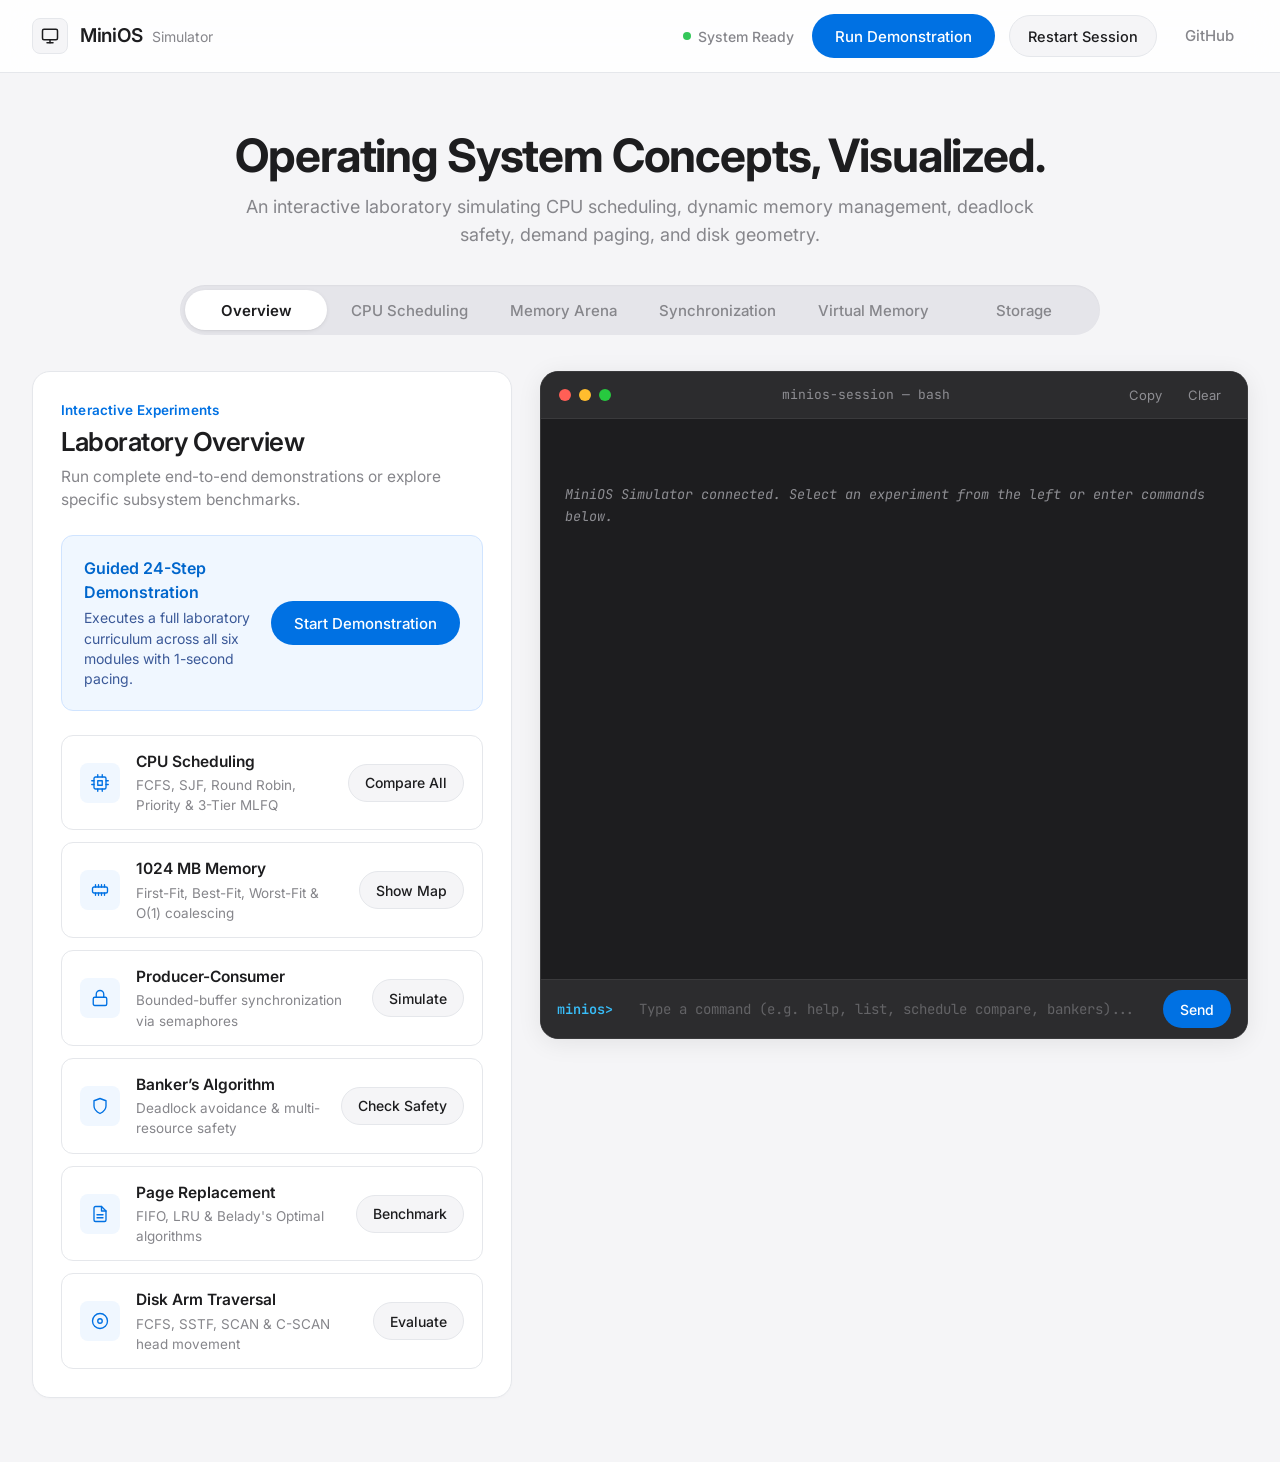
==== commit 8ccc88b3: "style(ui): elevate typography scale to Apple standard sizes and human styling" ====
--- a/ui/index.html
+++ b/ui/index.html
@@ -4,7 +4,10 @@
   <meta charset="UTF-8">
   <meta name="viewport" content="width=device-width, initial-scale=1.0">
   <title>MiniOS — Operating System Simulator</title>
-  <link rel="stylesheet" href="style.css?v=3.1">
+  <link rel="preconnect" href="https://fonts.googleapis.com">
+  <link rel="preconnect" href="https://fonts.gstatic.com" crossorigin>
+  <link href="https://fonts.googleapis.com/css2?family=Inter:wght@400;500;600;700&family=JetBrains+Mono:wght@400;500&display=swap" rel="stylesheet">
+  <link rel="stylesheet" href="style.css?v=3.2">
 </head>
 <body>
 
--- a/ui/style.css
+++ b/ui/style.css
@@ -21,15 +21,15 @@
   --term-text: #F5F5F7;
   --term-muted: #8E8E93;
 
-  /* Typography Stack */
-  --font-sans: -apple-system, BlinkMacSystemFont, "SF Pro Display", "SF Pro Text", "Helvetica Neue", Helvetica, Arial, sans-serif;
-  --font-mono: "SF Mono", "JetBrains Mono", Menlo, Monaco, Consolas, monospace;
+  /* Typography Stack (Apple SF Pro & Inter metric parity) */
+  --font-sans: "SF Pro Display", "SF Pro Text", "SF Pro", -apple-system, BlinkMacSystemFont, "Inter", "Helvetica Neue", Helvetica, Arial, sans-serif;
+  --font-mono: "SF Mono", "JetBrains Mono", Menlo, Monaco, Consolas, "Liberation Mono", monospace;
 
   /* Radii */
-  --radius-sm: 6px;
-  --radius-md: 10px;
-  --radius-lg: 16px;
-  --radius-xl: 20px;
+  --radius-sm: 8px;
+  --radius-md: 12px;
+  --radius-lg: 18px;
+  --radius-xl: 24px;
   --radius-full: 9999px;
 
   /* Transitions */
@@ -49,6 +49,8 @@
   background-color: var(--neutral);
   color: var(--on-surface);
   font-family: var(--font-sans);
+  font-size: 16px;
+  line-height: 1.5;
   min-height: 100vh;
   display: flex;
   flex-direction: column;
@@ -62,7 +64,7 @@
   position: sticky;
   top: 0;
   z-index: 100;
-  background: rgba(255, 255, 255, 0.85);
+  background: rgba(255, 255, 255, 0.88);
   backdrop-filter: blur(20px);
   -webkit-backdrop-filter: blur(20px);
   border-bottom: 1px solid var(--border);
@@ -71,7 +73,7 @@
 .nav-container {
   max-width: 1400px;
   margin: 0 auto;
-  padding: 12px 28px;
+  padding: 14px 32px;
   display: flex;
   align-items: center;
   justify-content: space-between;
@@ -84,9 +86,9 @@
 }
 
 .nav-logo {
-  width: 32px;
-  height: 32px;
-  border-radius: 8px;
+  width: 36px;
+  height: 36px;
+  border-radius: var(--radius-sm);
   background: var(--neutral);
   border: 1px solid var(--border);
   display: flex;
@@ -96,48 +98,50 @@
 }
 
 .brand-title {
-  font-size: 17px;
+  font-size: 19px;
   font-weight: 600;
   color: var(--tertiary);
   letter-spacing: -0.015em;
 }
 
 .brand-tag {
-  font-size: 13px;
+  font-size: 14px;
   color: var(--muted);
   margin-left: 6px;
+  font-weight: 400;
 }
 
 .nav-actions {
   display: flex;
   align-items: center;
-  gap: 12px;
+  gap: 14px;
 }
 
 .status-indicator {
   display: inline-flex;
   align-items: center;
-  gap: 6px;
-  font-size: 13px;
-  color: var(--muted);
-  font-weight: 400;
-  margin-right: 6px;
+  gap: 7px;
+  font-size: 14px;
+  color: var(--muted);
+  font-weight: 500;
+  margin-right: 4px;
 }
 
 .status-dot {
-  width: 7px;
-  height: 7px;
+  width: 8px;
+  height: 8px;
   border-radius: 50%;
   background-color: var(--success);
 }
 
 .nav-link {
-  font-size: 14px;
+  font-size: 15px;
   color: var(--muted);
   text-decoration: none;
-  padding: 8px 12px;
+  padding: 8px 14px;
   border-radius: var(--radius-full);
   transition: color 0.15s ease;
+  font-weight: 500;
 }
 
 .nav-link:hover {
@@ -149,7 +153,7 @@
    ========================================================================== */
 .page-body {
   flex: 1;
-  padding: 24px 28px 48px;
+  padding: 32px 32px 64px;
 }
 
 .content-wrapper {
@@ -160,24 +164,25 @@
 /* Hero Section */
 .hero-header {
   text-align: center;
-  padding: 20px 0 28px;
-  max-width: 760px;
+  padding: 24px 0 36px;
+  max-width: 820px;
   margin: 0 auto;
 }
 
 .hero-title {
-  font-size: 34px;
+  font-size: 46px;
   font-weight: 700;
-  line-height: 1.15;
+  line-height: 1.14;
   letter-spacing: -0.025em;
   color: var(--tertiary);
-  margin-bottom: 8px;
+  margin-bottom: 12px;
 }
 
 .hero-subtext {
-  font-size: 16px;
-  line-height: 1.5;
-  color: var(--muted);
+  font-size: 18px;
+  line-height: 1.55;
+  color: var(--muted);
+  font-weight: 400;
 }
 
 /* ==========================================================================
@@ -187,19 +192,19 @@
   display: flex;
   align-items: center;
   justify-content: center;
-  gap: 4px;
+  gap: 6px;
   background-color: #E5E5EA;
-  padding: 4px;
+  padding: 5px;
   border-radius: var(--radius-full);
-  max-width: 860px;
-  margin: 0 auto 28px;
+  max-width: 920px;
+  margin: 0 auto 36px;
   box-shadow: inset 0 1px 2px rgba(0, 0, 0, 0.04);
 }
 
 .seg-btn {
   flex: 1;
-  padding: 8px 14px;
-  font-size: 13.5px;
+  padding: 10px 18px;
+  font-size: 15px;
   font-weight: 500;
   font-family: var(--font-sans);
   color: var(--muted);
@@ -212,6 +217,7 @@
   display: flex;
   align-items: center;
   justify-content: center;
+  height: 40px;
 }
 
 .seg-btn:hover {
@@ -230,8 +236,8 @@
    ========================================================================== */
 .workspace-grid {
   display: grid;
-  grid-template-columns: 460px 1fr;
-  gap: 24px;
+  grid-template-columns: 480px 1fr;
+  gap: 28px;
   align-items: start;
 }
 
@@ -246,7 +252,7 @@
   background-color: var(--surface);
   border: 1px solid var(--border);
   border-radius: var(--radius-lg);
-  padding: 24px;
+  padding: 28px;
   box-shadow: 0 1px 3px rgba(0, 0, 0, 0.02);
 }
 
@@ -265,31 +271,32 @@
 }
 
 .card-header-clean {
-  margin-bottom: 20px;
+  margin-bottom: 24px;
 }
 
 .card-eyebrow {
-  display: inline-block;
-  font-size: 11px;
+  display: block;
+  font-size: 13.5px;
   font-weight: 600;
-  text-transform: uppercase;
-  letter-spacing: 0.05em;
   color: var(--primary);
-  margin-bottom: 4px;
+  margin-bottom: 6px;
+  letter-spacing: 0.01em;
 }
 
 .card-title {
-  font-size: 21px;
-  font-weight: 700;
-  letter-spacing: -0.015em;
-  color: var(--tertiary);
-  margin-bottom: 4px;
+  font-size: 26px;
+  font-weight: 600;
+  letter-spacing: -0.018em;
+  color: var(--tertiary);
+  margin-bottom: 6px;
+  line-height: 1.25;
 }
 
 .card-desc {
-  font-size: 13.5px;
-  color: var(--muted);
-  line-height: 1.45;
+  font-size: 15.5px;
+  color: var(--muted);
+  line-height: 1.5;
+  font-weight: 400;
 }
 
 /* Hero Action Box (Overview) */
@@ -297,38 +304,39 @@
   display: flex;
   align-items: center;
   justify-content: space-between;
-  gap: 16px;
+  gap: 18px;
   background-color: #F0F7FF;
   border: 1px solid #D0E4FF;
   border-radius: var(--radius-md);
-  padding: 16px 18px;
-  margin-bottom: 20px;
+  padding: 20px 22px;
+  margin-bottom: 24px;
 }
 
 .action-box-content h3 {
-  font-size: 14.5px;
+  font-size: 16px;
   font-weight: 600;
   color: var(--secondary);
-  margin-bottom: 2px;
+  margin-bottom: 4px;
 }
 
 .action-box-content p {
-  font-size: 12.5px;
+  font-size: 14px;
   color: #3B5998;
+  line-height: 1.45;
 }
 
 /* Overview Tiles Grid */
 .overview-grid {
   display: grid;
   grid-template-columns: 1fr;
-  gap: 10px;
+  gap: 12px;
 }
 
 .overview-tile {
   display: flex;
   align-items: center;
-  gap: 14px;
-  padding: 12px 14px;
+  gap: 16px;
+  padding: 14px 18px;
   border-radius: var(--radius-md);
   border: 1px solid var(--border);
   background-color: var(--surface);
@@ -342,8 +350,8 @@
 }
 
 .tile-icon {
-  width: 36px;
-  height: 36px;
+  width: 40px;
+  height: 40px;
   border-radius: var(--radius-sm);
   background-color: #F0F7FF;
   color: var(--primary);
@@ -362,21 +370,21 @@
 }
 
 .tile-body h4 {
+  font-size: 15.5px;
+  font-weight: 600;
+  color: var(--tertiary);
+  margin-bottom: 2px;
+}
+
+.tile-body p {
   font-size: 13.5px;
-  font-weight: 600;
-  color: var(--tertiary);
-  margin-bottom: 2px;
-}
-
-.tile-body p {
-  font-size: 12px;
   color: var(--muted);
 }
 
 /* Forms & Fields */
 .form-section {
-  padding-bottom: 18px;
-  margin-bottom: 18px;
+  padding-bottom: 22px;
+  margin-bottom: 22px;
   border-bottom: 1px solid var(--border);
 }
 
@@ -388,58 +396,58 @@
 
 .section-label {
   display: block;
-  font-size: 12px;
+  font-size: 14.5px;
   font-weight: 600;
-  text-transform: uppercase;
-  letter-spacing: 0.04em;
-  color: var(--muted);
-  margin-bottom: 10px;
+  color: var(--tertiary);
+  margin-bottom: 12px;
+  letter-spacing: -0.01em;
 }
 
 .field-help {
-  font-size: 12.5px;
-  color: var(--muted);
-  margin-bottom: 12px;
+  font-size: 14px;
+  color: var(--muted);
+  margin-bottom: 14px;
+  line-height: 1.5;
 }
 
 .field-help code {
   font-family: var(--font-mono);
   background-color: var(--neutral);
-  padding: 2px 5px;
+  padding: 2px 6px;
   border-radius: 4px;
-  font-size: 11.5px;
+  font-size: 13px;
   color: var(--tertiary);
 }
 
 .input-grid-4 {
   display: grid;
   grid-template-columns: repeat(4, 1fr);
-  gap: 10px;
-  margin-bottom: 12px;
+  gap: 12px;
+  margin-bottom: 14px;
 }
 
 .input-grid-3 {
   display: grid;
   grid-template-columns: repeat(3, 1fr);
-  gap: 10px;
-  margin-bottom: 12px;
+  gap: 12px;
+  margin-bottom: 14px;
 }
 
 .input-grid-2 {
   display: grid;
   grid-template-columns: auto 1fr;
-  gap: 10px;
-  margin-bottom: 12px;
+  gap: 12px;
+  margin-bottom: 14px;
 }
 
 .field {
   display: flex;
   flex-direction: column;
-  gap: 4px;
+  gap: 6px;
 }
 
 .field-label {
-  font-size: 11.5px;
+  font-size: 13.5px;
   font-weight: 500;
   color: var(--muted);
 }
@@ -450,12 +458,13 @@
   background-color: var(--surface);
   border: 1px solid var(--border);
   color: var(--tertiary);
-  padding: 8px 11px;
+  padding: 10px 14px;
   border-radius: var(--radius-md);
-  font-size: 13px;
+  font-size: 15px;
   font-family: var(--font-sans);
   outline: none;
   width: 100%;
+  height: 42px;
   transition: border-color 0.15s ease, box-shadow 0.15s ease;
 }
 
@@ -466,39 +475,40 @@
 }
 
 .compact-input {
-  width: 70px !important;
+  width: 76px !important;
   text-align: center;
+  font-size: 15px;
 }
 
 .inline-control-row {
   display: flex;
   align-items: center;
+  gap: 12px;
+  margin-top: 14px;
+}
+
+.inline-label {
+  font-size: 14.5px;
+  color: var(--tertiary);
+  font-weight: 500;
+}
+
+.button-row {
+  display: flex;
+  flex-wrap: wrap;
+  align-items: center;
   gap: 10px;
-  margin-top: 12px;
-}
-
-.inline-label {
-  font-size: 13px;
-  color: var(--muted);
-  font-weight: 500;
-}
-
-.button-row {
+}
+
+.button-wrap {
   display: flex;
   flex-wrap: wrap;
-  align-items: center;
-  gap: 8px;
-}
-
-.button-wrap {
-  display: flex;
-  flex-wrap: wrap;
-  gap: 8px;
-  margin-bottom: 12px;
+  gap: 10px;
+  margin-bottom: 14px;
 }
 
 .cta-banner {
-  margin-top: 14px;
+  margin-top: 16px;
 }
 
 .w-full {
@@ -508,9 +518,9 @@
 .note-box {
   background-color: var(--neutral);
   border-radius: var(--radius-md);
-  padding: 12px 14px;
-  font-size: 12.5px;
-  line-height: 1.45;
+  padding: 14px 18px;
+  font-size: 14px;
+  line-height: 1.5;
   color: var(--muted);
 }
 
@@ -522,16 +532,17 @@
   display: flex;
   align-items: center;
   flex-wrap: wrap;
-  gap: 8px;
-  margin-top: 12px;
+  gap: 10px;
+  margin-top: 14px;
 }
 
 .pill-chip {
   background-color: var(--neutral);
   border: 1px solid var(--border);
   border-radius: var(--radius-full);
-  padding: 5px 12px;
-  font-size: 12px;
+  padding: 7px 16px;
+  font-size: 13.5px;
+  font-weight: 500;
   color: var(--secondary);
   cursor: pointer;
   font-family: var(--font-sans);
@@ -544,7 +555,7 @@
 }
 
 /* ==========================================================================
-   Buttons (Apple Capsule Shape)
+   Buttons (Apple Capsule Shape with Standard Heights)
    ========================================================================== */
 .btn {
   display: inline-flex;
@@ -553,7 +564,7 @@
   border-radius: var(--radius-full);
   font-family: var(--font-sans);
   font-weight: 500;
-  font-size: 13.5px;
+  font-size: 15px;
   cursor: pointer;
   text-decoration: none;
   white-space: nowrap;
@@ -569,8 +580,8 @@
 .btn-primary {
   background-color: var(--primary);
   color: #FFFFFF;
-  padding: 9px 18px;
-  height: 38px;
+  padding: 11px 22px;
+  height: 44px;
 }
 
 .btn-primary:hover {
@@ -582,8 +593,9 @@
   background-color: var(--neutral);
   color: var(--tertiary);
   border-color: var(--border);
-  padding: 8px 16px;
-  height: 38px;
+  padding: 10px 18px;
+  height: 42px;
+  font-size: 14.5px;
 }
 
 .btn-secondary:hover {
@@ -596,7 +608,9 @@
   background-color: transparent;
   color: var(--error);
   border-color: rgba(217, 45, 32, 0.25);
-  padding: 8px 14px;
+  padding: 10px 18px;
+  height: 42px;
+  font-size: 14.5px;
 }
 
 .btn-outline-danger:hover {
@@ -605,9 +619,9 @@
 }
 
 .btn-sm {
-  height: 32px;
-  padding: 6px 13px;
-  font-size: 12.5px;
+  height: 38px;
+  padding: 8px 16px;
+  font-size: 14px;
 }
 
 /* ==========================================================================
@@ -624,13 +638,13 @@
   overflow: hidden;
   display: flex;
   flex-direction: column;
-  box-shadow: 0 4px 20px rgba(0, 0, 0, 0.08);
+  box-shadow: 0 4px 24px rgba(0, 0, 0, 0.08);
 }
 
 .window-titlebar {
   background-color: var(--term-header);
   border-bottom: 1px solid var(--term-border);
-  padding: 10px 14px;
+  padding: 12px 18px;
   display: flex;
   align-items: center;
   justify-content: space-between;
@@ -639,12 +653,12 @@
 .traffic-lights {
   display: flex;
   align-items: center;
-  gap: 7px;
+  gap: 8px;
 }
 
 .light {
-  width: 11px;
-  height: 11px;
+  width: 12px;
+  height: 12px;
   border-radius: 50%;
   display: inline-block;
   cursor: pointer;
@@ -656,7 +670,7 @@
 
 .window-title {
   font-family: var(--font-mono);
-  font-size: 12px;
+  font-size: 13px;
   color: var(--term-muted);
   user-select: none;
 }
@@ -664,17 +678,17 @@
 .window-actions {
   display: flex;
   align-items: center;
-  gap: 8px;
+  gap: 10px;
 }
 
 .window-btn {
   background: transparent;
   border: none;
   color: var(--term-muted);
-  font-size: 12px;
+  font-size: 13px;
   font-family: var(--font-sans);
   cursor: pointer;
-  padding: 2px 6px;
+  padding: 3px 8px;
   border-radius: 4px;
   transition: color 0.15s ease;
 }
@@ -686,12 +700,12 @@
 
 /* Terminal Body */
 .terminal-body {
-  height: 520px;
+  height: 560px;
   overflow-y: auto;
-  padding: 18px 20px;
+  padding: 22px 24px;
   font-family: var(--font-mono);
-  font-size: 12.5px;
-  line-height: 1.55;
+  font-size: 13.5px;
+  line-height: 1.6;
   color: var(--term-text);
   white-space: pre-wrap;
   word-break: break-word;
@@ -712,7 +726,7 @@
 
 .welcome-text {
   color: var(--term-muted);
-  margin-bottom: 12px;
+  margin-bottom: 14px;
   font-style: italic;
 }
 
@@ -720,9 +734,10 @@
   background-color: rgba(0, 113, 227, 0.12);
   border-left: 3px solid var(--primary);
   color: #38BDF8;
-  padding: 6px 10px;
-  margin: 10px 0;
+  padding: 8px 12px;
+  margin: 12px 0;
   font-weight: 500;
+  font-size: 13.5px;
   border-radius: 0 4px 4px 0;
 }
 
@@ -739,15 +754,15 @@
 .command-bar {
   background-color: var(--term-header);
   border-top: 1px solid var(--term-border);
-  padding: 8px 12px;
-  display: flex;
-  align-items: center;
-  gap: 10px;
+  padding: 10px 16px;
+  display: flex;
+  align-items: center;
+  gap: 12px;
 }
 
 .command-prompt {
   font-family: var(--font-mono);
-  font-size: 12px;
+  font-size: 13.5px;
   color: #38BDF8;
   font-weight: 600;
   user-select: none;
@@ -760,7 +775,8 @@
   outline: none;
   color: #FFFFFF;
   font-family: var(--font-mono);
-  font-size: 12.5px;
+  font-size: 14px;
+  height: 38px;
 }
 
 .command-bar input::placeholder {
@@ -776,13 +792,17 @@
   }
 
   .terminal-body {
-    height: 420px;
+    height: 460px;
   }
 }
 
 @media (max-width: 768px) {
   .page-body {
-    padding: 16px 16px 36px;
+    padding: 20px 18px 44px;
+  }
+
+  .hero-title {
+    font-size: 34px;
   }
 
   .segmented-control {
@@ -792,7 +812,7 @@
 
   .seg-btn {
     flex: 1 1 45%;
-    font-size: 12.5px;
+    font-size: 14px;
   }
 
   .input-grid-4,
